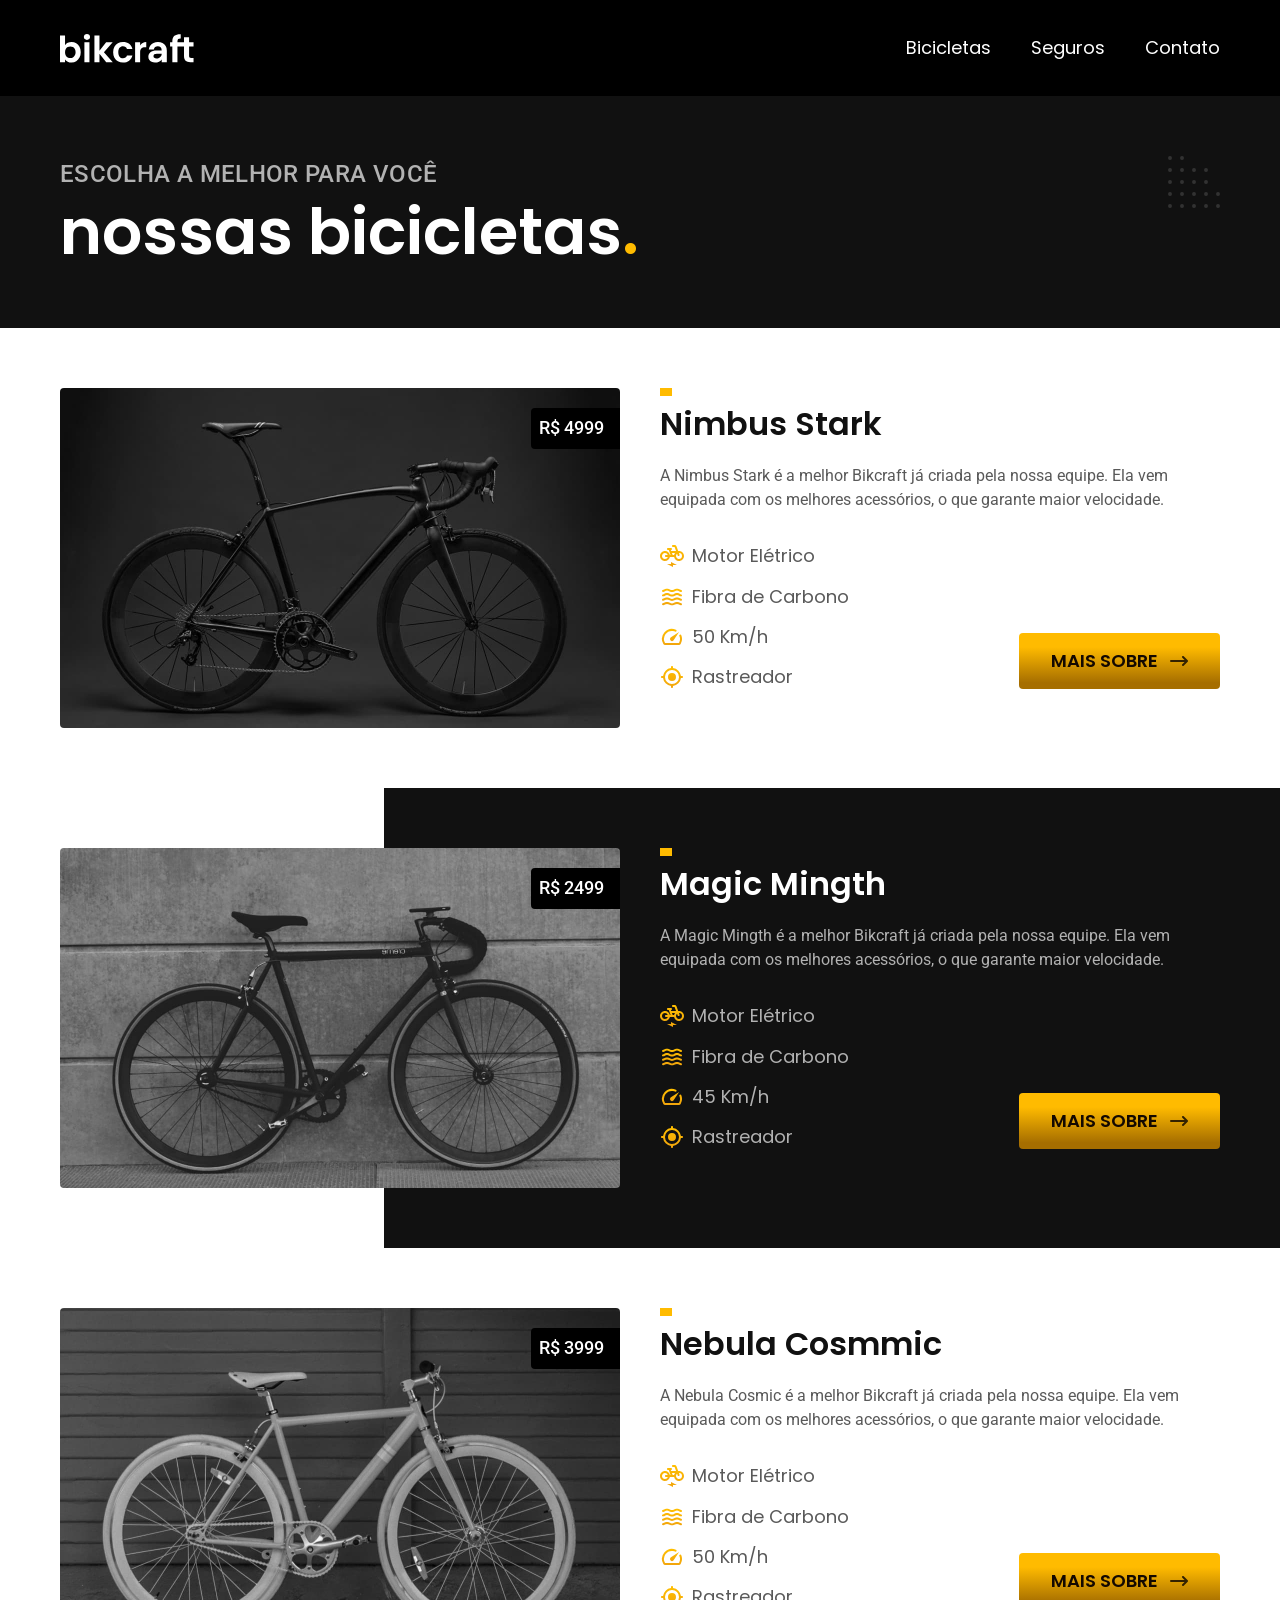
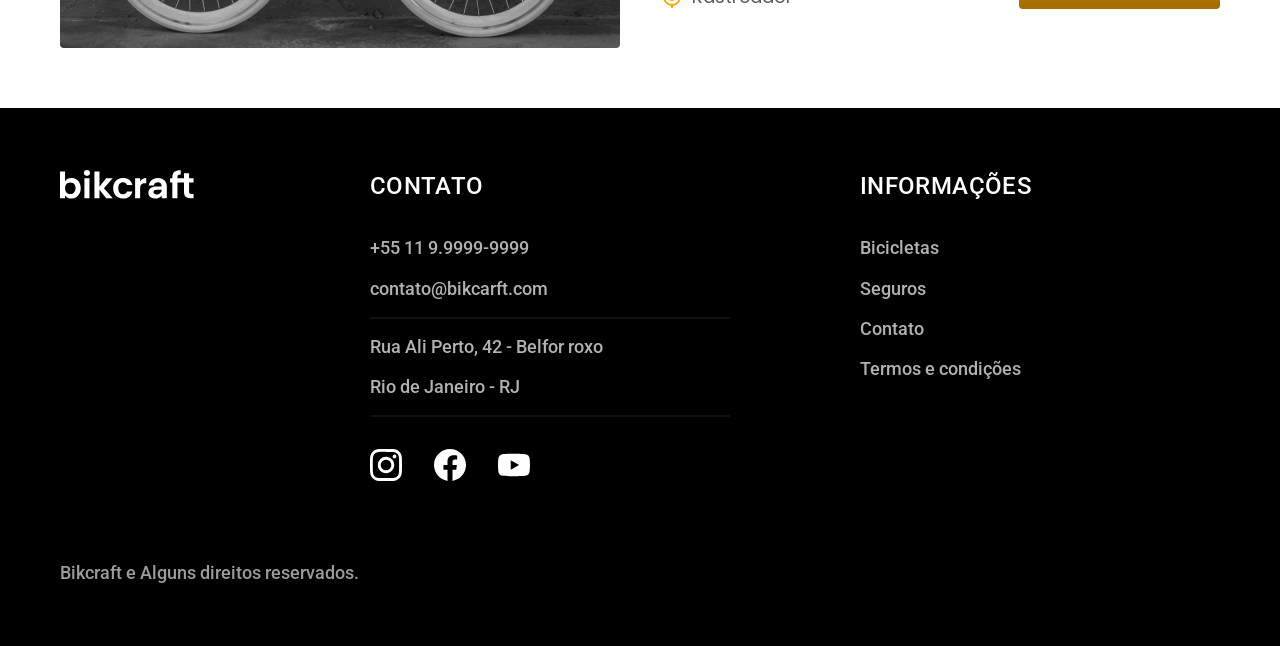
==== bicicletas.html @ 1c0ba7ae "conclusao" ====
<!DOCTYPE html>
<html lang="pt-br">

<head>
  <meta charset="UTF-8">
  <meta name="viewport" content="width=device-width, initial-scale=1.0">
  <title>Bicicletas | Bikecraft</title>
  <meta name="description" content="bicicletas eletricas, bicraft, de alta qualidade, com garantia, assistência técnica e entrega rápida.">
  <link rel="preload" href="./css/style.css" as="style">
  <link rel="stylesheet" href="./css/style.css">
  <link rel="preconnect" href="https://fonts.googleapis.com">
  <link rel="preconnect" href="https://fonts.gstatic.com" crossorigin>
  <link href="https://fonts.googleapis.com/css2?family=Merriweather:ital,opsz,wght@1,18..144,900&family=Poppins:wght@400;600&family=Roboto:ital,wght@0,100..900;1,100..900&display=swap" rel="stylesheet">
</head>

<body id="bicicletas">
  <header class="header-bg">
    <div class="header conteiner">
      <a href="./"><img src="./img/bikcraft.svg" alt="logo"></a>
      <nav aria-label="primaria">
        <ul class="header-menu font-1-m cor-0">
          <li><a href="./bicicletas.html">Bicicletas</a></li>
          <li><a href="./seguros.html">Seguros</a></li>
          <li><a href="./contato.html">Contato</a></li>
        </ul>
      </nav>
    </div>
  </header>
  <main>
    <div class="titulo-bg">
      <div class="titulo conteiner">
        <p class="font-2-l-b  cor-5">Escolha a melhor para você</p>
        <h1 class="font-1-xxl cor-0">nossas bicicletas<span class="cor-p1">.</span></h1>
      </div>
    </div>

    <div class="bicicletas-bg">
      <div class="bicicletas conteiner">
        <div class="bicicletas-imagem">
          <img src="./img/bicicletas/nimbus.jpg" alt="Nimbus stark bickcraft">
          <span class="font-2-m cor-0">R$ 4999</span>
        </div>
        <div class="bicicletas-conteudo">
          <h2 class="font-1-xl">Nimbus Stark</h2>
          <p class="font-2-s cor-8">A Nimbus Stark é a melhor Bikcraft já criada pela nossa equipe. Ela vem equipada com os melhores acessórios, o que garante maior velocidade.</p>
          <ul class="font-1-m cor-8">
            <li><img src="./img/icones/eletrica.svg" alt="">
              Motor Elétrico
            </li>
            <li><img src="./img/icones/carbono.svg" alt="">
              Fibra de Carbono
            </li>
            <li><img src="./img/icones/velocidade.svg" alt="">
              50 Km/h
            </li>
            <li><img src="./img/icones/rastreador.svg" alt="">
              Rastreador
            </li>
          </ul>
          <a class="botao seta" href="./bicicletas/nimbus.html">Mais Sobre</a>
        </div>
      </div>
    </div>

    <!-- separandooo -->
    <div class="bicicletas-bg">
      <div class="bicicletas conteiner">
        <div class="bicicletas-imagem">
          <img src="./img/bicicletas/magic.jpg" alt="magic midgth bickcraft">
          <span class="font-2-m cor-0">R$ 2499</span>
        </div>
        <div class="bicicletas-conteudo">
          <h2 class="font-1-xl cor-0">Magic Mingth</h2>
          <p class="font-2-s cor-5">A Magic Mingth é a melhor Bikcraft já criada pela nossa equipe. Ela vem equipada com os melhores acessórios, o que garante maior velocidade.</p>
          <ul class="font-1-m cor-5">
            <li><img src="./img/icones/eletrica.svg" alt="">
              Motor Elétrico
            </li>
            <li><img src="./img/icones/carbono.svg" alt="">
              Fibra de Carbono
            </li>
            <li><img src="./img/icones/velocidade.svg" alt="">
              45 Km/h
            </li>
            <li><img src="./img/icones/rastreador.svg" alt="">
              Rastreador
            </li>
          </ul>
          <a class="botao seta" href="./bicicletas/magic.html">Mais Sobre</a>
        </div>
      </div>
    </div>

    <!-- separando -->

    <div class="bicicletas-bg">
      <div class="bicicletas conteiner">
        <div class="bicicletas-imagem">
          <img src="./img/bicicletas/nebula.jpg" alt="Nebula bickcraft">
          <span class="font-2-m cor-0">R$ 3999</span>
        </div>
        <div class="bicicletas-conteudo">
          <h2 class="font-1-xl">Nebula Cosmmic</h2>
          <p class="font-2-s cor-8">A Nebula Cosmic é a melhor Bikcraft já criada pela nossa equipe. Ela vem equipada com os melhores acessórios, o que garante maior velocidade.</p>
          <ul class="font-1-m cor-8">
            <li><img src="./img/icones/eletrica.svg" alt="">
              Motor Elétrico
            </li>
            <li><img src="./img/icones/carbono.svg" alt="">
              Fibra de Carbono
            </li>
            <li><img src="./img/icones/velocidade.svg" alt="">
              50 Km/h
            </li>
            <li><img src="./img/icones/rastreador.svg" alt="">
              Rastreador
            </li>
          </ul>
          <a class="botao seta" href="./bicicletas/nebula.html">Mais Sobre</a>
        </div>
      </div>
    </div>
    </div>

  </main>

  <footer class="footer-bg">
    <div class="footer conteiner">
      <img src="./img/bikcraft.svg" alt="bikcraft">
      <div class="footer-contato">
        <h3 class="font-2-l-b cor-0">contato</h3>
        <ul class="font-2-m cor-5">
          <li><a href="tel:+5511999999999">+55 11 9.9999-9999</a></li>
          <li><a href="mailto:contato@bikcarft.com">contato@bikcarft.com</a></li>
          <li>Rua Ali Perto, 42 - Belfor roxo</li>
          <li>Rio de Janeiro - RJ</li>
        </ul>
        <div class="footer-redes">
          <a href="./">
            <img src="./img/redes/instagram.svg" alt="instagram">
          </a>
          <a href="./">
            <img src="./img/redes/facebook.svg" alt="facebook">
          </a>
          <a href="./">
            <img src="./img/redes/youtube.svg" alt="youtube">
          </a>
        </div>
      </div>

      <div class="footer-informacoes">
        <h3 class="font-2-l-b cor-0">Informações</h3>
        <nav>
          <ul class="font-2-m cor-5">
            <li><a href="./bicicletas.html">Bicicletas</a></li>
            <li><a href="./seguros.html">Seguros</a></li>
            <li><a href="./contato.html">Contato</a></li>
            <li><a href="./termos.html">Termos e condições</a></li>
          </ul>
        </nav>
      </div>
      <p class="footer-copy  font-2-m cor-6">Bikcraft e Alguns direitos reservados.</p>
    </div>

  </footer>
</body>

</html>
---- css/style.css ----
/* global */
@import "./global/header.css";
@import "./global/global.css";
@import "./utilidades/cores.css";
@import "./utilidades/tipografia.css";

/* componentes */
@import "./utilidades/componentes.css";
@import "./utilidades/formulario.css";

/* bicicletas */
@import "./bicicletas/bicicletaslistas.css";
@import "./bicicletas/bicicletas.css";

/* bicicleta */
@import "./bicicleta/bicicleta.css";
@import "./bicicleta/seguro.css";

/* home */
@import "./home/introducao.css";
@import "./home/tecnologia.css";
@import "./home/parceiros.css";
@import "./home/depoimento.css";
/* seguros */
@import "./seguros/seguros.css";
@import "./seguros/vantagens.css";
@import "./seguros/perguntas.css";

/* footer */
@import "./global/footer.css";
/* termos */
@import "./termos/termos.css";
/* contato */
@import "./contato/contato.css";
@import "./contato/lojas.css";

/* orçamento */
@import "./orcamento/orcamento.css";
---- css/style.css ----
/* global */
@import "./global/header.css";
@import "./global/global.css";
@import "./utilidades/cores.css";
@import "./utilidades/tipografia.css";

/* componentes */
@import "./utilidades/componentes.css";
@import "./utilidades/formulario.css";

/* bicicletas */
@import "./bicicletas/bicicletaslistas.css";
@import "./bicicletas/bicicletas.css";

/* bicicleta */
@import "./bicicleta/bicicleta.css";
@import "./bicicleta/seguro.css";

/* home */
@import "./home/introducao.css";
@import "./home/tecnologia.css";
@import "./home/parceiros.css";
@import "./home/depoimento.css";
/* seguros */
@import "./seguros/seguros.css";
@import "./seguros/vantagens.css";
@import "./seguros/perguntas.css";

/* footer */
@import "./global/footer.css";
/* termos */
@import "./termos/termos.css";
/* contato */
@import "./contato/contato.css";
@import "./contato/lojas.css";

/* orçamento */
@import "./orcamento/orcamento.css";
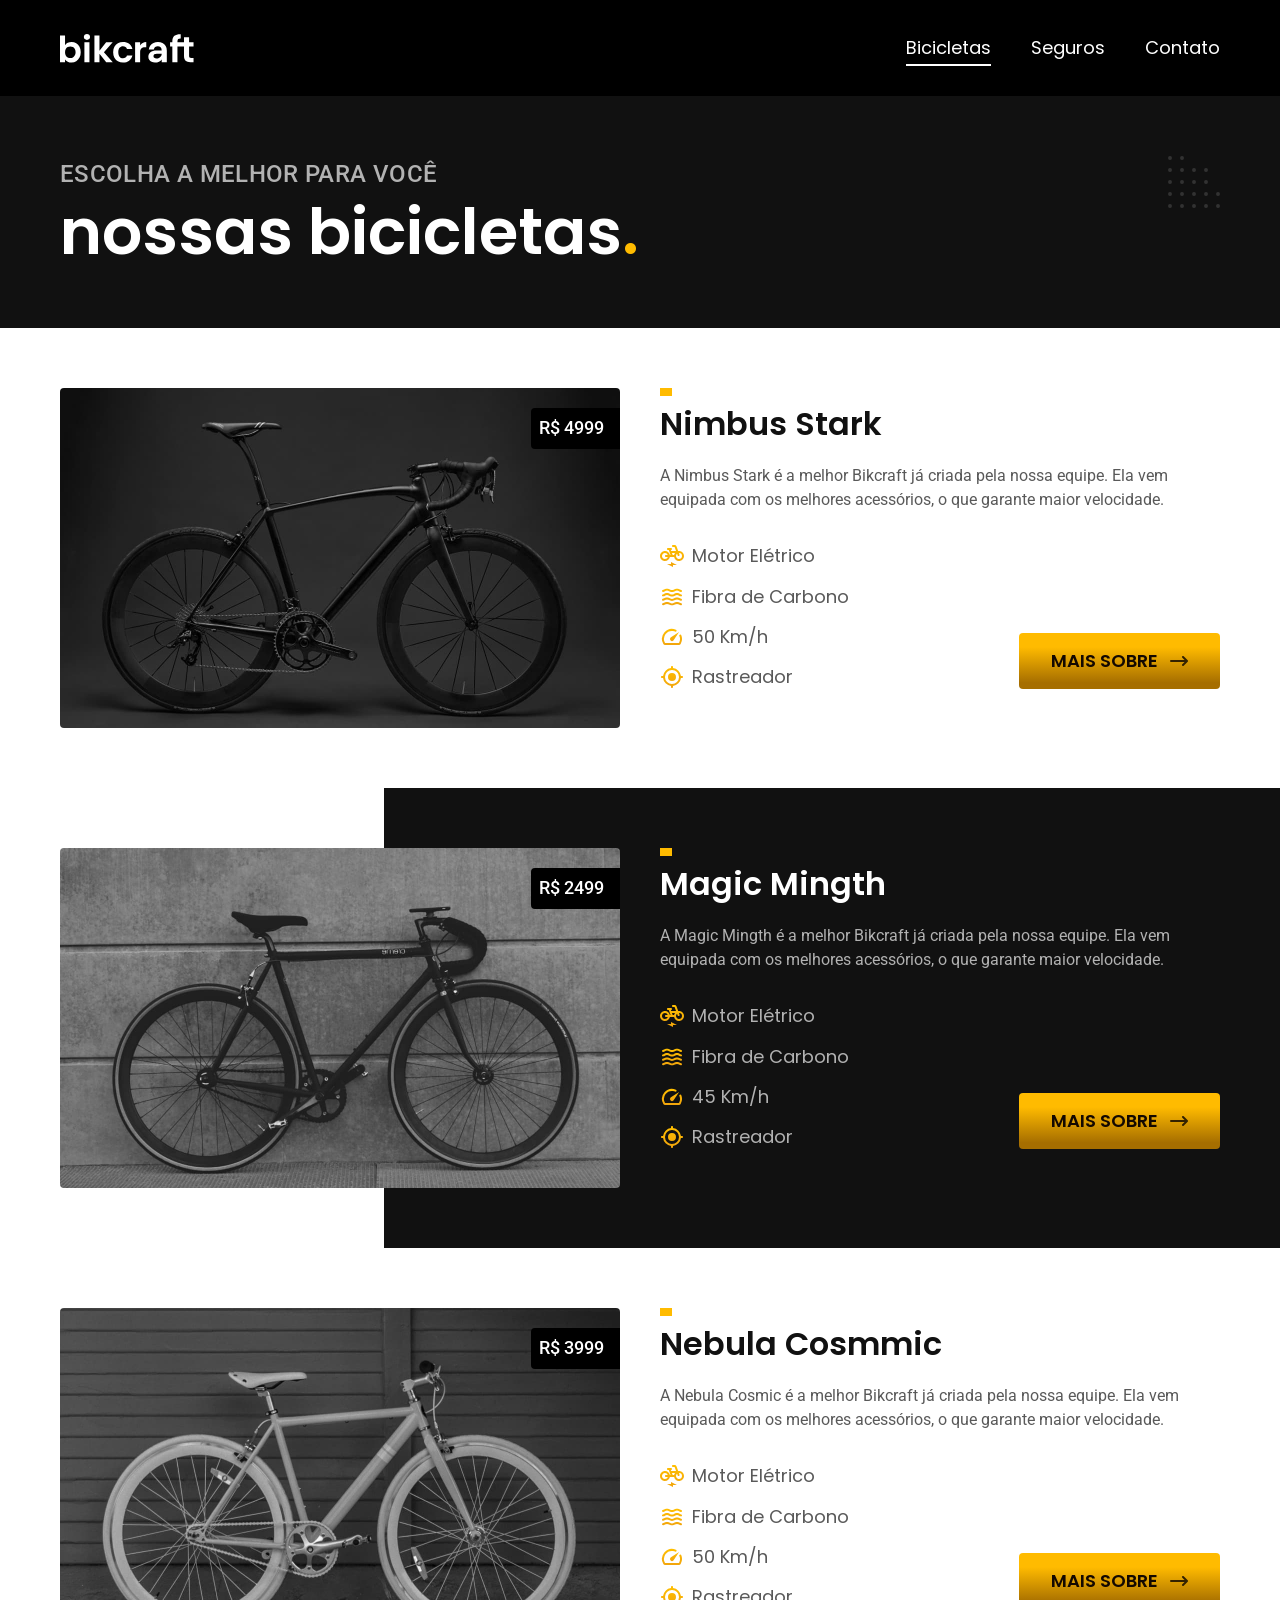
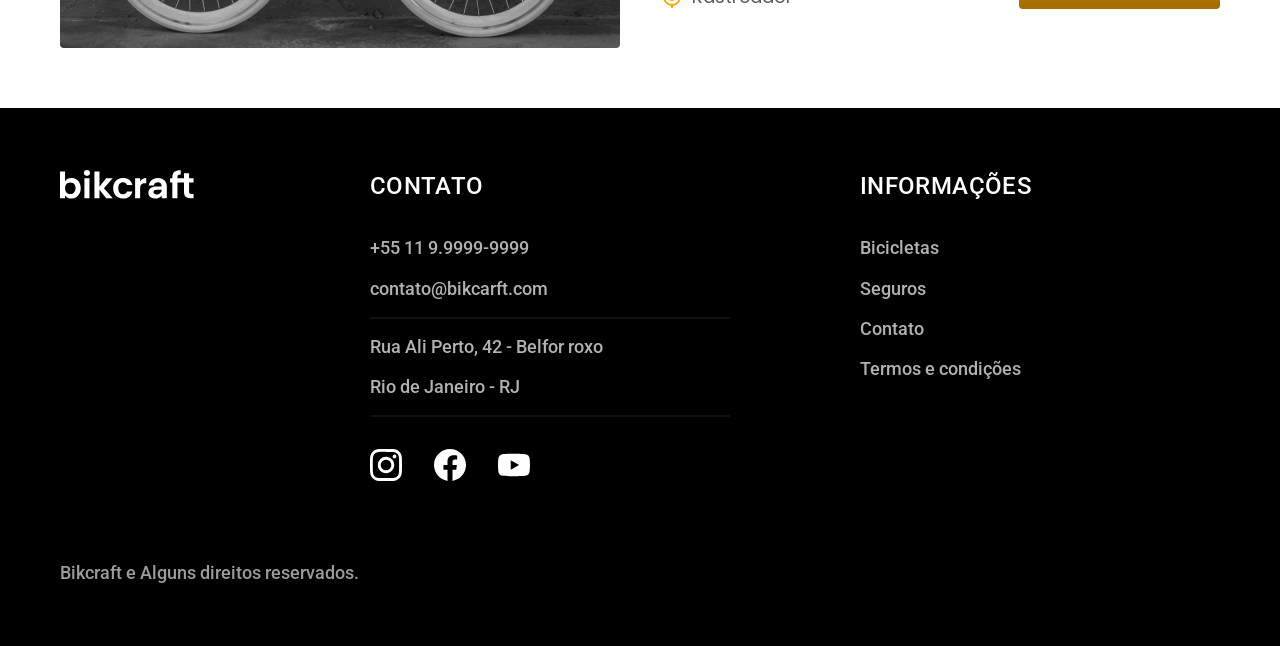
==== commit 60eea0fa: "otimizado para produção" ====
--- a/bicicletas.html
+++ b/bicicletas.html
@@ -6,11 +6,15 @@
   <meta name="viewport" content="width=device-width, initial-scale=1.0">
   <title>Bicicletas | Bikecraft</title>
   <meta name="description" content="bicicletas eletricas, bicraft, de alta qualidade, com garantia, assistência técnica e entrega rápida.">
-  <link rel="preload" href="./css/style.css" as="style">
-  <link rel="stylesheet" href="./css/style.css">
+  <link rel="icon" href="./favicon.svg" type="image/svg+xml">
+  <link rel="preload" href="./css/style.min.css" as="style">
+  <link rel="stylesheet" href="./css/style.min.css">
   <link rel="preconnect" href="https://fonts.googleapis.com">
   <link rel="preconnect" href="https://fonts.gstatic.com" crossorigin>
   <link href="https://fonts.googleapis.com/css2?family=Merriweather:ital,opsz,wght@1,18..144,900&family=Poppins:wght@400;600&family=Roboto:ital,wght@0,100..900;1,100..900&display=swap" rel="stylesheet">
+  <script>
+    document.documentElement.classList.add('js')
+  </script>
 </head>
 
 <body id="bicicletas">
@@ -163,6 +167,7 @@
     </div>
 
   </footer>
+  <script src="./js/script.js"></script>
 </body>
 
 </html>
--- a/css/style.min.css
+++ b/css/style.min.css
@@ -0,0 +1 @@
+.header-bg{background-color:var(--cor-12)}.header{display:flex;flex-wrap:wrap;gap:20px;justify-content:space-between;align-items:center;padding-top:20px;padding-bottom:20px}.header-menu{display:flex;flex-wrap:wrap;gap:40px}.header-menu a{display:inline-block;padding:16px 0;position:relative}.header-menu a:after{content:"";display:block;height:2px;width:0;background:var(--cor-0);margin-top:4px;transition:.3s;position:absolute}.header-menu a.ativo:after,.header-menu a:hover:after{width:100%}@media (max-width:800px){.header-menu{gap:20px}.header-menu a{background:var(--cor-11);padding:12px 16px;border-radius:4px}.header-menu a:hover{background-color:var(--cor-10)}.header a:after{display:none}}@media (max-width:600px){.header-menu{gap:12px}.header-menu a{padding:8px 12px;font-size:14px}}body{margin:0;font-family:Arial,sans-serif;color:var(--cor-11)}blockquote,dd,h1,h2,h3,h4,p,ul{margin:0}ul{list-style:none;padding:0}a{text-decoration:none;color:inherit}img{max-width:100%;height:auto;display:block}img[src$=".jpg"]{border-radius:4px}:root{--padding:120px}:root{--cor-0:#ffffff;--cor-1:#f7f7f7;--cor-2:#ededed;--cor-3:#dedede;--cor-4:#cccccc;--cor-5:#b2b2b2;--cor-6:#9c9c9c;--cor-7:#717171;--cor-8:#595959;--cor-9:#404040;--cor-10:#2e2e2e;--cor-11:#111111;--cor-12:#000000;--cor-p1:#ffbb00;--cor-p2:#e4a30b;--cor-p3:#a66f00;--cor-p4:#664400;--cor-p5:#332200}.cor-0{color:var(--cor-0)}.cor-1{color:var(--cor-1)}.cor-2{color:var(--cor-2)}.cor-3{color:var(--cor-3)}.cor-4{color:var(--cor-4)}.cor-5{color:var(--cor-5)}.cor-6{color:var(--cor-6)}.cor-7{color:var(--cor-7)}.cor-8{color:var(--cor-8)}.cor-9{color:var(--cor-9)}.cor-10{color:var(--cor-10)}.cor-11{color:var(--cor-11)}.cor-12{color:var(--cor-12)}.cor-p1{color:var(--cor-p1)}.cor-p2{color:var(--cor-p2)}.cor-p3{color:var(--cor-p3)}.cor-p4{color:var(--cor-p4)}.cor-p5{color:var(--cor-p5)}.font-1-xs{font:400 0.75rem/1.35 Poppins,sans-serif}.font-2-xs{font:400 0.875rem/1.43 Roboto,sans-serif}.font-1-s{font:400 1rem/1.5 Poppins,sans-serif}.font-2-s{font:400 1rem/1.5 Roboto,sans-serif}.font-1-m,.font-1-m-b{font:400 1.125rem/1.35 Poppins,sans-serif}.font-1-m-b{font-weight:600}.font-2-m{font:500 1.125rem/1.35 Roboto,sans-serif}.font-1-l{font:400 1.5rem/1.5 Poppins,sans-serif}.font-2-l,.font-2-l-b{font:400 1.5rem/1.5 Roboto,sans-serif}.font-2-l-b{font-weight:500;letter-spacing:.015em;text-transform:uppercase}.font-1-xl{font:600 2rem/1.25 Poppins,sans-serif}.font-2-xl{font:500 2rem/1.25 Roboto,sans-serif}.font-1-xxl{font:600 4rem/1.125 Poppins,sans-serif}@media (max-width:1200px){.font-1-xxl{font-size:3rem}.font-2-l,.font-2-l-b{font-size:1.125rem}}@media (max-width:800px){.font-1-xxl{font-size:2rem}.font-1-xl,.font-2-xl{font-size:1.5rem}}@media (max-width:1200px){.font-1-xxl{font-size:3rem}.font-2-l,.font-2-l-b{font-size:1.125rem}}@media (max-width:800px){.font-1-xxl{font-size:2rem}.font-1-xl,.font-2-xl{font-size:1.5rem}}.conteiner{max-width:1200px;padding-left:20px;padding-right:20px;box-sizing:border-box;margin-left:auto;margin-right:auto}.botao{padding:16px 32px;display:inline-block;background:linear-gradient(#fb0 25%,#a66e00 89%);border-radius:4px;text-transform:uppercase;letter-spacing:1;color:#140900;box-shadow:0 1px 2px rgba(0,0,0,0,1);font:600 1.125rem/1.35 Poppins,sans-serif;max-width:max-content;border:none;cursor:pointer}.botao:hover{background:linear-gradient(#e5a40b 25%,#a66e00 89%)}@media (max-width:600px){.botao{padding:12px 16px;font-size:1rem}}.link{display:inline-block;color:var(--cor-p1);font:500 1.5rem/1.5 Poppins,sans-serif;text-transform:uppercase}.link:after{content:"";display:block;width:100%;height:4px;background:currentColor}.link:hover{color:var(--cor-0)}.botao.secundario{background:var(--cor-10);color:var(--cor-2)}.botao.secundario:hover{background:var(--cor-9)}.botao.seta{display:flex;align-items:center}.botao.seta::after{content:"";display:inline-block;width:18px;height:10px;margin-left:12px;background:url(../img/icones/seta.svg);transition:transform .2s}.botao.seta:hover::after{transform:translateX(4px)}.titulo-bg{background:var(--cor-11);padding-bottom:60px;padding-top:60px}.titulo{background:url(../img/dec/top-right.svg) no-repeat top right 20px}.titulo p{margin-bottom:4px}@media (max-width:800px){.titulo-bg{padding-bottom:40px;padding-top:40px}.titulo p{font-size:1rem;text-transform:lowercase;font-weight:400}}.form{display:grid;grid-template-columns:1fr 1fr;gap:20px}.form .col-2{grid-column:span 2}.form label{display:block;font:400 1rem/1.5 Poppins,sans-serif;margin-bottom:4px}.form input[type=email],.form input[type=text],.form textarea{font:400 1rem/1.5 Roboto,sans-serif;background:var(--cor-1);border:1px solid var(--cor-2);padding:12px;border-radius:4px;width:100%;box-sizing:border-box}.form input[type=email]:focus,.form input[type=text]:focus,.form textarea:focus{outline:0;border-color:var(--cor-p1);background:var(--cor-0);box-shadow:0 0 0 2px #fea}@media (max-width:600px){.form{grid-template-columns:1fr}.form .col-2{grid-column:1}}.bicicletas-lista{padding-top:60px;padding-bottom:120px}.bicicletas-lista ul{display:flex;gap:40px;padding:0 20px 20px 20px;max-width:1400px;margin-left:auto;margin-right:auto;overflow-x:auto}#bicicleta .bicicletas-lista ul{padding:0 0 20px 0}.bicicletas-lista li{flex:1;min-width:280px}.bicicletas-lista h2{margin-bottom:40px}.bicicletas-lista a{display:block}.bicicletas-lista img{margin-bottom:16px}.bicicletas-lista h3{margin-bottom:8px;display:flex;align-items:center}.bicicletas-lista h3::before{content:"";display:inline-block;margin-right:8px;height:8px;width:12px;background:var(--cor-p1);transition:width .2s}.bicicletas-lista a:hover h3::before{width:24px}.bicicletas-lista li span{padding-left:20px}.bicicletas-lista img{margin-bottom:16px}@media (max-width:800px){.bicicletas-lista{padding-bottom:60px}.bicicletas-lista ul{gap:20px}}.bicicletas-bg:nth-child(3){background:linear-gradient(to right,var(--cor-0) 30%,var(--cor-11) 30%)}.bicicletas{display:grid;grid-template-columns:1fr 1fr;gap:40px;padding-bottom:60px;padding-top:60px;background:url(../img/dec/top-right.svg) no-repeat top 40px right20px}.bicicletas-imagem{display:grid}.bicicletas-imagem img{grid-area:1/1}.bicicletas-imagem span{grid-area:1/1;place-self:start end;margin-top:20px;border-radius:4px 0 0 4px;display:inline-block;background:var(--cor-12);padding:8px 16px 8px 8px}.bicicletas-conteudo{display:grid;grid-template-columns:1fr auto;align-content:start}.bicicletas-conteudo h2,.bicicletas-conteudo p{grid-column:1/-1}.bicicletas-conteudo h2{margin-bottom:20px}.bicicletas-conteudo h2::before{content:"";display:block;width:12px;height:8px;background:var(--cor-p1);margin-bottom:8px}.bicicletas-conteudo p{margin-bottom:32px}.bicicletas-conteudo a{place-self:end}.bicicletas-conteudo li{display:flex;align-items:center}.bicicletas-conteudo ul img{width:24px;margin-right:8px}.bicicletas-conteudo ul{display:grid;gap:16px}@media (max-width:800px){.bicicletas{grid-template-columns:1fr;gap:20px;padding-top:40px;padding-bottom:40px}.bicicletas-bg:nth-child(3){background:var(--cor-11)}}@media (max-width:600px){.bicicletas-conteudo{grid-template-columns:1fr;gap:20px;padding-top:40px;padding-bottom:40px}.bicicletas ul{grid-template-columns:repeat(2,1fr);margin-bottom:32px;font-size:1rem}.bicicletas a{place-self:start}}.bicicleta{display:grid;grid-template-columns:1fr 1fr;align-items:start;gap:40px;padding-bottom:60px;padding-top:60px}.bicicleta-imagens{display:flex;flex-wrap:wrap;gap:20px}.bicicleta-imagens img{flex:1;min-width:200px}.bicicleta-imagens img:first-child{min-width:100%}.bicicleta-conteudo>p{margin-bottom:32px}.bicicleta-comprar{display:grid;grid-template-columns:max-content auto;align-items:center;justify-items:start;gap:8px 12px;margin-bottom:40px}.bicicleta-comprar a{grid-row:span 2}.bicicleta-comprar span{display:flex;align-items:center;background:var(--cor-12);padding:4px 8px;border-radius:4px;gap:8px}.bicicleta-conteudo h2{text-transform:uppercase;letter-spacing:.15rem;margin-bottom:12px}.bicicleta-ficha,.bicicleta-informacoes{padding:32px;background:var(--cor-12);border-radius:4px}.bicicleta-informacoes{margin-bottom:40px;display:grid;grid-template-columns:1fr 1fr;gap:32px}.bicicleta-informacoes img{width:24px;margin-bottom:8px}.bicicleta-informacoes h3{margin-bottom:8px}.bicicleta-ficha li{padding:4px 0;display:flex;justify-content:space-between;border-bottom:1px solid var(--cor-11)}.bicicleta-ficha li:last-child{border-bottom:none}.bicicleta-ficha span{color:var(--cor-6)}#bicicleta .titulo p{text-transform:uppercase}@media (max-width:800px){.bicicleta{grid-template-columns:1rf;padding-top:40px;padding-bottom:40px}.bicicleta-imagens{grid-row:2}}@media (max-width:400px){.bicicleta-informacoes{grid-template-columns:1fr}.bicicleta-comprar{grid-template-columns:1fr}}.seguro-bg-bc{background-color:var(--cor-11);box-shadow:inset 0 120px var(--cor-0),inset 0 -120px var(--cor-12)}.seguro{display:grid;grid-template-columns:1fr 1fr;gap:40px}.seguro-img-bc img{width:100%;height:100%;object-fit:cover}.seguro-conteudo-bc{padding-top:180px;padding-bottom:180px}.seguro h2{margin-bottom:32px}.seguro p{margin-bottom:20px}@media (max-width:800px){.seguro{grid-template-columns:1fr}.seguro-conteudo-bc{grid-row:1;padding-top:40px;padding-bottom:0}.seguro-bg-bc{box-shadow:inset 0 -60px var(--cor-12)}}.introducao-bg{background:var(--cor-12) url(../img/dec/bottom-left.svg) no-repeat bottom 160px left 20px;color:var(--cor-0);box-shadow:inset 0 -120px var(--cor-0)}.introducao{display:grid;grid-template-columns:1fr 1fr;gap:0 40px}.introducao-conteudo{align-self:flex-end;padding-bottom:200px}.introducao h1{font-size:64px;line-height:1.125;margin-bottom:32px;font-family:Poppins;font-weight:600}.introducao p{font-size:24px;line-height:1.5;margin-bottom:20px;color:var(--cor-05);font-family:Roboto;font-weight:400}.introducao img{width:100%;object-fit:cover;height:100%;border-radius:4px}@media (max-width:800px){.introducao-bg{background:var(--cor-11);padding-top:40px;box-shadow:inset 0 -60px var(--cor-0)}.introducao h1{margin-bottom:16px}.introducao{grid-template-columns:1fr;gap:32px}.introducao-conteudo{padding-bottom:0}.introducao img{height:300px;width:100%}}.tecnologia-bg{background:var(--cor-11);box-shadow:inset 0 80px var(--cor-0),inset 0 -80px var(--cor-0)}.tecnologia{display:grid;grid-template-columns:1fr 1fr;gap:40px}.tecnologia-imagem img{width:100%;height:100%;object-fit:cover;object-position:left}.tecnologia-conteudo{padding-bottom:160px;padding-top:160px}.tecnologia-conteudo>span{display:block;margin-bottom:20px}.tecnologia-conteudo h2{margin-bottom:32px}.tecnologia-conteudo>p{margin-bottom:32px}.tecnologia a{margin-bottom:80px}.tecnologia-vantagens{display:flex;gap:40px}.tecnologia-vantagens img{margin-bottom:8px;width:24px}.tecnologia-vantagens h3{margin-bottom:8px;width:max-content}@media (max-width:800px){.tecnologia{grid-template-columns:1fr}.tecnologia-bg{box-shadow:initial}.tecnologia-conteudo{padding-top:60px;padding-bottom:60px}.tecnologia-imagem{display:none}.tecnologia a{margin-bottom:60px}}@media (max-width:600px){.tecnologia-vantagens{flex-direction:column}}.parceiros{padding-top:60px;padding-bottom:120px}.parceiros h2{margin-bottom:60px;margin-left:20px}.parceiros ul{padding:0 20px;display:grid;grid-template-columns:repeat(4,1fr);max-width:1400px;margin:0 auto}.parceiros li{display:flex;padding:32px;border-left:2px solid var(--cor-2)}.parceiros img{margin:auto}.parceiros li:first-child,.parceiros li:nth-child(5){border-left:none}.parceiros li:nth-child(n+5){border-top:2px solid var(--cor-2)}@media (max-width:800px){.parceiros{padding-bottom:60px}.parceiros h2{margin-bottom:20px}.parceiros ul{grid-template-columns:repeat(2,1fr)}.parceiros li:nth-child(odd){border-left:none}.parceiros li:nth-child(n+3){border-top:2px solid var(--cor-2)}.parceiros li{padding:20px}}.depoimento{display:grid;grid-template-columns:1fr 1fr;background:var(--cor-p1);overflow:hidden}.depoimento img{width:100%;height:100%;object-fit:cover;border-radius:0}.depoimento-conteudo{background:url(../img/dec/bottom-right-p.svg) no-repeat bottom 40px right 40px;padding:40px 40px 80px 80px;align-self:end}.depoimento-conteudo p{font-family:Merriweather,serif;font-style:italic;font-weight:900;margin-bottom:32px;max-width:32ch;position:relative}.depoimento p::after,.depoimento p::before{font-size:5rem;color:var(--cor-p2);position:absolute}.depoimento p::before{content:"“";left:-50px;top:-20px}.depoimento p::after{content:"”"}@media (max-width:800px){.depoimento{grid-template-columns:1fr;text-align:center}.depoimento-conteudo{padding:40px 20px;justify-self:center}.depoimento img{max-height:200px}}@media (min-width:1200px){.depoimento img{max-height:520px}}.seguros-bg{background-color:var(--cor-11)}.seguros h2{grid-column:1/-1}.seguros{padding-bottom:60px;padding-top:60px;display:grid;grid-template-columns:1fr 1fr;gap:40px;align-items:center}#seguros .seguros{padding-top:0}.seguros-item{background:var(--cor-12);padding:32px 32px 32px 60px;display:grid;border-radius:4px;grid-template-columns:1fr auto}.seguros-item h3{margin-bottom:40px}.seguros-item span{grid-template-columns:2;display:block;text-align:right}.seguros-item ul{grid-column:1/-1;margin-bottom:32px}.seguros-item a{grid-column:1/-1}.seguros-item li+li{margin-top:40px}.seguros-item li{display:flex;align-items:center;position:relative}.seguros-item li::before{content:"";display:inline-block;width:13px;height:9px;background-image:url(../img/icones/lista.svg);position:absolute;left:-21px}@media (max-width:800px){.seguros{grid-template-columns:1fr}}.vantagens{padding-bottom:var(--padding);padding-top:var(--padding)}.vantagens h2{margin-bottom:60px}.vantagens ul{display:grid;grid-template-columns:repeat(auto-fit,minmax(280px,max-content));gap:40px 80px}.vantagens h3,.vantagens img{margin-bottom:8px}.vantagens img{width:32px}.vantagens-bg{background-color:var(--cor-12);--padding:120px}@media (max-width:800px){.vantagens-bg{--padding:60px}.vantagens h2{margin-bottom:40px}.vantagens ul{gap:20px}}.perguntas{padding-bottom:var(--padding);padding-top:var(--padding)}.perguntas h2{margin-bottom:60px}.perguntas dl>div{padding:20px;border-radius:4px}.perguntas dl>div:nth-child(odd){background:var(--cor-1)}.perguntas button::before{content:"";display:inline-block;width:12px;height:8px;background:var(--cor-p1)}.perguntas button::after{content:"";display:inline-block;width:14px;height:6px;background:url(../img/icones/seta-abrir.svg);transition:.3s}.perguntas button:hover::after,.perguntas button[aria-expanded=true]::after{transform:rotate(180deg)}.perguntas button{display:grid;grid-template-columns:auto 1fr auto;align-items:center;gap:8px;cursor:pointer;border:none;background:0 0;width:100%;text-align:left}.js .perguntas dd{display:none}.js .perguntas dd.ativa{display:block;padding-left:20px;padding-top:16px;max-width:80ch}@media (max-width:800px){.perguntas{--padding:60px}.perguntas h2{margin-bottom:40px}}.footer-bg{background:var(--cor-12)}.footer{display:grid;grid-template-columns:3fr 5fr 4fr;gap:40px;padding-top:60px;padding-bottom:60px}.footer h3{margin-bottom:32px}.footer-contato ul{margin-bottom:32px}.footer-contato li:nth-child(2n):after{content:"";display:block;max-width:360px;height:2px;background:var(--cor-11);margin-top:16px}.footer-informacoes{grid-area:3,-1}.footer li{margin-bottom:16px}.footer-redes{display:flex;gap:32px}.footer-copy{grid-column:1/-1;margin-top:40px}.footer a:hover{color:var(--cor-0)}@media (max-width:800px){.footer>img{display:none}.footer{grid-template-columns:1fr 1fr}}@media (max-width:600px){.footer{grid-template-columns:1fr;gap:60px}.footer-copy{margin-top:0}}.termos{padding-bottom:80px;padding-top:80px}.termos h2{font-weight:600}.termos p+h2{margin-top:40px}.termos p{margin-bottom:24px;max-width:75ch}#contato{background:linear-gradient(var(--cor-11) 600px,var(--cor-1) 0)}.contato{display:grid;grid-template-columns:5fr 7fr}.contato-dados,.contato-formulario{padding:60px;box-shadow:0 1px 2px rgba(0,0,0,.1)}.contato-dados{border-radius:5px 0 0 5px;background:var(--cor-12) url(../img/dec/bottom-left.svg) no-repeat bottom 20px left 20px}.contato-formulario{border-radius:0 5px 5px 0;background:var(--cor-0) url(../img/dec/bottom-right.svg) no-repeat bottom right 20px}.contato-dados h2{margin-bottom:60px}.contato-endereco{margin-bottom:32px;padding-left:28px;background:url(../img/icones/local.svg) no-repeat 0 2px}.contato-endereco p{margin-bottom:8px}.contato-meios a{display:block;max-width:max-content;margin-bottom:8px;padding-left:28px}.contato-meios a:hover{color:var(--cor-0)}.contato-meios a:first-child{background:url(../img/icones/email.svg) no-repeat 0 2px}.contato-meios a:nth-child(2){margin-bottom:32px}.contato-meios a:last-child{background:url(../img/icones/telefone.svg) no-repeat 0 2px;margin-bottom:60px}.contato-redes{display:flex;gap:32px;padding-left:28px}@media (max-width:800px){.contato{grid-template-columns:1fr}.contato-dados,.contato-formulario{padding:20px}.contato-dados{border-radius:5px 5px 0 0;background:var(--cor-12)}.contato-formulario{border-radius:0 0 5px 5px}.contato-dados h2,.contato-meios a:last-child{margin-bottom:32px}.contato-redes{margin-bottom:12px}}.lojas{display:grid;grid-template-columns:1fr 1fr;gap:0 40px;padding-bottom:120px;padding-top:120px}.lojas h2{grid-column:1/-1;margin-bottom:60px}.lojas img{border-radius:4px 4px 0 0}.lojas-item{border-radius:4px;background:var(--cor-0);box-shadow:0 1px 2px rgba(0,0,0,.1)}.lojas-conteudo{display:grid;grid-template-columns:1fr 1fr;gap:32px 16px;padding:32px}.lojas-conteudo h3,.lojas-tempo{grid-column:1/-1}.lojas-dados{display:grid;gap:8px;border-left:2px solid var(--cor-2);padding-left:12px}.lojas-tempo{display:flex;align-items:center;gap:8px}@media (max-width:800px){.lojas{gap:20px;padding-bottom:60px;padding-top:60px}.lojas h2{margin-bottom:32px}.lojas-conteudo{grid-template-columns:1fr}}@media (max-width:600px){.lojas{grid-template-columns:1fr}}#orcamento{background:linear-gradient(var(--cor-11) 600px,var(--cor-1) 0)}.orcamento{display:grid;grid-template-columns:5fr 7fr;padding-bottom:120px}.orcamento h2{text-transform:uppercase;position:relative;display:flex;align-items:center}.orcamento h2::before{content:"";display:inline-block;width:4px;height:8px;background-color:var(--cor-p1);position:absolute;left:-12px}.orcamento-dados,.orcamento-produto{padding:60px;box-shadow:0 1px 2px rgba(0,0,0,.1)}.orcamento-produto{border-radius:5px 0 0 5px;background:var(--cor-12) url(../img/dec/bottom-left.svg) no-repeat bottom 20px left 20px;display:grid;grid-template-columns:1fr 1fr;gap:20px;align-content:start}.orcamento-produto>*{grid-column:1/-1}.orcamento-produto>label{grid-column:initial}.orcamento-produto label{font:400 1rem/1.5 Poppins,sans-serif;color:var(--cor-4);background-color:var(--cor-10);padding:12px 16px;border-radius:4px;cursor:pointer;display:grid;grid-template-columns:auto 1fr auto;align-items:center;border:1px solid var(--cor-10)}.orcamento-produto input:checked+label{background:var(--cor-0);color:var(--cor-11)}.orcamento-produto label::before{content:"";display:inline-block;box-sizing:border-box;width:12px;height:12px;border:1px solid var(--cor-6);border-radius:50%;margin-right:8px}.orcamento-produto input:checked+label::before{border-color:var(--cor-7);box-shadow:inset 0 0 0 3px var(--cor-0),inset 0 0 0 6px var(--cor-7)}.orcamento-produto label:hover{background-color:var(--cor-9);border-color:var(--cor-9)}.orcamento-produto input:focus+label{box-shadow:0 0 0 2px var(--cor-p1);border-color:var(--cor-12)}.orcamento-produto label span{display:none}.orcamento-produto input:checked+label span{display:inline-block}.orcamento-produto input{opacity:0;position:absolute;pointer-events:none}.orcamento-dados{border-radius:0 5px 5px 0;background:var(--cor-0) url(../img/dec/bottom-right.svg) no-repeat bottom 20px left 20px}.orcamento-conteudo{display:none}.orcamento-conteudo h2,.orcamento-dados h2:nth-of-type(n+2){margin-top:20px}#bikcraft:checked~#orcamento-bikcraft,#seguro:checked~#orcamento-seguro{display:grid;gap:20px}.orcamento-detalhes{background:var(--cor-0);padding:20px;display:none;grid-template-columns:1fr 1fr;border-radius:4px;align-items:center}.orcamento-produto input:checked+label+.orcamento-detalhes{display:grid}.orcamento-detalhes li{display:flex;align-items:center;margin-bottom:8px}.orcamento-detalhes li img{width:16px;margin-right:8px}@media (max-width:1200px){.orcamento-dados,.orcamento-produto{padding:32px}}@media (max-width:800px){.orcamento{grid-template-columns:1fr}.orcamento-produto{border-radius:5px 5px 0 0;background:var(--cor-12)}.orcamento-dados{border-radius:0 0 5px 5px}}@media (max-width:400px){.orcamento-produto{grid-template-columns:1fr}}.js .fadeInDown{transform:translate3d(0,-20px,0)}.js .fadeInUp{transform:translate3d(0,20px,0)}.js .fadeInRight{transform:translate3d(20px,0,0)}.js .fadeInLeft{transform:translate3d(-20px,0,0)}.js [data-anime]{opacity:0}.js .anime{opacity:1;transform:none;transition:transform .8s,opacity .8s}
--- a/css/style.min.css
+++ b/css/style.min.css
@@ -0,0 +1 @@
+.header-bg{background-color:var(--cor-12)}.header{display:flex;flex-wrap:wrap;gap:20px;justify-content:space-between;align-items:center;padding-top:20px;padding-bottom:20px}.header-menu{display:flex;flex-wrap:wrap;gap:40px}.header-menu a{display:inline-block;padding:16px 0;position:relative}.header-menu a:after{content:"";display:block;height:2px;width:0;background:var(--cor-0);margin-top:4px;transition:.3s;position:absolute}.header-menu a.ativo:after,.header-menu a:hover:after{width:100%}@media (max-width:800px){.header-menu{gap:20px}.header-menu a{background:var(--cor-11);padding:12px 16px;border-radius:4px}.header-menu a:hover{background-color:var(--cor-10)}.header a:after{display:none}}@media (max-width:600px){.header-menu{gap:12px}.header-menu a{padding:8px 12px;font-size:14px}}body{margin:0;font-family:Arial,sans-serif;color:var(--cor-11)}blockquote,dd,h1,h2,h3,h4,p,ul{margin:0}ul{list-style:none;padding:0}a{text-decoration:none;color:inherit}img{max-width:100%;height:auto;display:block}img[src$=".jpg"]{border-radius:4px}:root{--padding:120px}:root{--cor-0:#ffffff;--cor-1:#f7f7f7;--cor-2:#ededed;--cor-3:#dedede;--cor-4:#cccccc;--cor-5:#b2b2b2;--cor-6:#9c9c9c;--cor-7:#717171;--cor-8:#595959;--cor-9:#404040;--cor-10:#2e2e2e;--cor-11:#111111;--cor-12:#000000;--cor-p1:#ffbb00;--cor-p2:#e4a30b;--cor-p3:#a66f00;--cor-p4:#664400;--cor-p5:#332200}.cor-0{color:var(--cor-0)}.cor-1{color:var(--cor-1)}.cor-2{color:var(--cor-2)}.cor-3{color:var(--cor-3)}.cor-4{color:var(--cor-4)}.cor-5{color:var(--cor-5)}.cor-6{color:var(--cor-6)}.cor-7{color:var(--cor-7)}.cor-8{color:var(--cor-8)}.cor-9{color:var(--cor-9)}.cor-10{color:var(--cor-10)}.cor-11{color:var(--cor-11)}.cor-12{color:var(--cor-12)}.cor-p1{color:var(--cor-p1)}.cor-p2{color:var(--cor-p2)}.cor-p3{color:var(--cor-p3)}.cor-p4{color:var(--cor-p4)}.cor-p5{color:var(--cor-p5)}.font-1-xs{font:400 0.75rem/1.35 Poppins,sans-serif}.font-2-xs{font:400 0.875rem/1.43 Roboto,sans-serif}.font-1-s{font:400 1rem/1.5 Poppins,sans-serif}.font-2-s{font:400 1rem/1.5 Roboto,sans-serif}.font-1-m,.font-1-m-b{font:400 1.125rem/1.35 Poppins,sans-serif}.font-1-m-b{font-weight:600}.font-2-m{font:500 1.125rem/1.35 Roboto,sans-serif}.font-1-l{font:400 1.5rem/1.5 Poppins,sans-serif}.font-2-l,.font-2-l-b{font:400 1.5rem/1.5 Roboto,sans-serif}.font-2-l-b{font-weight:500;letter-spacing:.015em;text-transform:uppercase}.font-1-xl{font:600 2rem/1.25 Poppins,sans-serif}.font-2-xl{font:500 2rem/1.25 Roboto,sans-serif}.font-1-xxl{font:600 4rem/1.125 Poppins,sans-serif}@media (max-width:1200px){.font-1-xxl{font-size:3rem}.font-2-l,.font-2-l-b{font-size:1.125rem}}@media (max-width:800px){.font-1-xxl{font-size:2rem}.font-1-xl,.font-2-xl{font-size:1.5rem}}@media (max-width:1200px){.font-1-xxl{font-size:3rem}.font-2-l,.font-2-l-b{font-size:1.125rem}}@media (max-width:800px){.font-1-xxl{font-size:2rem}.font-1-xl,.font-2-xl{font-size:1.5rem}}.conteiner{max-width:1200px;padding-left:20px;padding-right:20px;box-sizing:border-box;margin-left:auto;margin-right:auto}.botao{padding:16px 32px;display:inline-block;background:linear-gradient(#fb0 25%,#a66e00 89%);border-radius:4px;text-transform:uppercase;letter-spacing:1;color:#140900;box-shadow:0 1px 2px rgba(0,0,0,0,1);font:600 1.125rem/1.35 Poppins,sans-serif;max-width:max-content;border:none;cursor:pointer}.botao:hover{background:linear-gradient(#e5a40b 25%,#a66e00 89%)}@media (max-width:600px){.botao{padding:12px 16px;font-size:1rem}}.link{display:inline-block;color:var(--cor-p1);font:500 1.5rem/1.5 Poppins,sans-serif;text-transform:uppercase}.link:after{content:"";display:block;width:100%;height:4px;background:currentColor}.link:hover{color:var(--cor-0)}.botao.secundario{background:var(--cor-10);color:var(--cor-2)}.botao.secundario:hover{background:var(--cor-9)}.botao.seta{display:flex;align-items:center}.botao.seta::after{content:"";display:inline-block;width:18px;height:10px;margin-left:12px;background:url(../img/icones/seta.svg);transition:transform .2s}.botao.seta:hover::after{transform:translateX(4px)}.titulo-bg{background:var(--cor-11);padding-bottom:60px;padding-top:60px}.titulo{background:url(../img/dec/top-right.svg) no-repeat top right 20px}.titulo p{margin-bottom:4px}@media (max-width:800px){.titulo-bg{padding-bottom:40px;padding-top:40px}.titulo p{font-size:1rem;text-transform:lowercase;font-weight:400}}.form{display:grid;grid-template-columns:1fr 1fr;gap:20px}.form .col-2{grid-column:span 2}.form label{display:block;font:400 1rem/1.5 Poppins,sans-serif;margin-bottom:4px}.form input[type=email],.form input[type=text],.form textarea{font:400 1rem/1.5 Roboto,sans-serif;background:var(--cor-1);border:1px solid var(--cor-2);padding:12px;border-radius:4px;width:100%;box-sizing:border-box}.form input[type=email]:focus,.form input[type=text]:focus,.form textarea:focus{outline:0;border-color:var(--cor-p1);background:var(--cor-0);box-shadow:0 0 0 2px #fea}@media (max-width:600px){.form{grid-template-columns:1fr}.form .col-2{grid-column:1}}.bicicletas-lista{padding-top:60px;padding-bottom:120px}.bicicletas-lista ul{display:flex;gap:40px;padding:0 20px 20px 20px;max-width:1400px;margin-left:auto;margin-right:auto;overflow-x:auto}#bicicleta .bicicletas-lista ul{padding:0 0 20px 0}.bicicletas-lista li{flex:1;min-width:280px}.bicicletas-lista h2{margin-bottom:40px}.bicicletas-lista a{display:block}.bicicletas-lista img{margin-bottom:16px}.bicicletas-lista h3{margin-bottom:8px;display:flex;align-items:center}.bicicletas-lista h3::before{content:"";display:inline-block;margin-right:8px;height:8px;width:12px;background:var(--cor-p1);transition:width .2s}.bicicletas-lista a:hover h3::before{width:24px}.bicicletas-lista li span{padding-left:20px}.bicicletas-lista img{margin-bottom:16px}@media (max-width:800px){.bicicletas-lista{padding-bottom:60px}.bicicletas-lista ul{gap:20px}}.bicicletas-bg:nth-child(3){background:linear-gradient(to right,var(--cor-0) 30%,var(--cor-11) 30%)}.bicicletas{display:grid;grid-template-columns:1fr 1fr;gap:40px;padding-bottom:60px;padding-top:60px;background:url(../img/dec/top-right.svg) no-repeat top 40px right20px}.bicicletas-imagem{display:grid}.bicicletas-imagem img{grid-area:1/1}.bicicletas-imagem span{grid-area:1/1;place-self:start end;margin-top:20px;border-radius:4px 0 0 4px;display:inline-block;background:var(--cor-12);padding:8px 16px 8px 8px}.bicicletas-conteudo{display:grid;grid-template-columns:1fr auto;align-content:start}.bicicletas-conteudo h2,.bicicletas-conteudo p{grid-column:1/-1}.bicicletas-conteudo h2{margin-bottom:20px}.bicicletas-conteudo h2::before{content:"";display:block;width:12px;height:8px;background:var(--cor-p1);margin-bottom:8px}.bicicletas-conteudo p{margin-bottom:32px}.bicicletas-conteudo a{place-self:end}.bicicletas-conteudo li{display:flex;align-items:center}.bicicletas-conteudo ul img{width:24px;margin-right:8px}.bicicletas-conteudo ul{display:grid;gap:16px}@media (max-width:800px){.bicicletas{grid-template-columns:1fr;gap:20px;padding-top:40px;padding-bottom:40px}.bicicletas-bg:nth-child(3){background:var(--cor-11)}}@media (max-width:600px){.bicicletas-conteudo{grid-template-columns:1fr;gap:20px;padding-top:40px;padding-bottom:40px}.bicicletas ul{grid-template-columns:repeat(2,1fr);margin-bottom:32px;font-size:1rem}.bicicletas a{place-self:start}}.bicicleta{display:grid;grid-template-columns:1fr 1fr;align-items:start;gap:40px;padding-bottom:60px;padding-top:60px}.bicicleta-imagens{display:flex;flex-wrap:wrap;gap:20px}.bicicleta-imagens img{flex:1;min-width:200px}.bicicleta-imagens img:first-child{min-width:100%}.bicicleta-conteudo>p{margin-bottom:32px}.bicicleta-comprar{display:grid;grid-template-columns:max-content auto;align-items:center;justify-items:start;gap:8px 12px;margin-bottom:40px}.bicicleta-comprar a{grid-row:span 2}.bicicleta-comprar span{display:flex;align-items:center;background:var(--cor-12);padding:4px 8px;border-radius:4px;gap:8px}.bicicleta-conteudo h2{text-transform:uppercase;letter-spacing:.15rem;margin-bottom:12px}.bicicleta-ficha,.bicicleta-informacoes{padding:32px;background:var(--cor-12);border-radius:4px}.bicicleta-informacoes{margin-bottom:40px;display:grid;grid-template-columns:1fr 1fr;gap:32px}.bicicleta-informacoes img{width:24px;margin-bottom:8px}.bicicleta-informacoes h3{margin-bottom:8px}.bicicleta-ficha li{padding:4px 0;display:flex;justify-content:space-between;border-bottom:1px solid var(--cor-11)}.bicicleta-ficha li:last-child{border-bottom:none}.bicicleta-ficha span{color:var(--cor-6)}#bicicleta .titulo p{text-transform:uppercase}@media (max-width:800px){.bicicleta{grid-template-columns:1rf;padding-top:40px;padding-bottom:40px}.bicicleta-imagens{grid-row:2}}@media (max-width:400px){.bicicleta-informacoes{grid-template-columns:1fr}.bicicleta-comprar{grid-template-columns:1fr}}.seguro-bg-bc{background-color:var(--cor-11);box-shadow:inset 0 120px var(--cor-0),inset 0 -120px var(--cor-12)}.seguro{display:grid;grid-template-columns:1fr 1fr;gap:40px}.seguro-img-bc img{width:100%;height:100%;object-fit:cover}.seguro-conteudo-bc{padding-top:180px;padding-bottom:180px}.seguro h2{margin-bottom:32px}.seguro p{margin-bottom:20px}@media (max-width:800px){.seguro{grid-template-columns:1fr}.seguro-conteudo-bc{grid-row:1;padding-top:40px;padding-bottom:0}.seguro-bg-bc{box-shadow:inset 0 -60px var(--cor-12)}}.introducao-bg{background:var(--cor-12) url(../img/dec/bottom-left.svg) no-repeat bottom 160px left 20px;color:var(--cor-0);box-shadow:inset 0 -120px var(--cor-0)}.introducao{display:grid;grid-template-columns:1fr 1fr;gap:0 40px}.introducao-conteudo{align-self:flex-end;padding-bottom:200px}.introducao h1{font-size:64px;line-height:1.125;margin-bottom:32px;font-family:Poppins;font-weight:600}.introducao p{font-size:24px;line-height:1.5;margin-bottom:20px;color:var(--cor-05);font-family:Roboto;font-weight:400}.introducao img{width:100%;object-fit:cover;height:100%;border-radius:4px}@media (max-width:800px){.introducao-bg{background:var(--cor-11);padding-top:40px;box-shadow:inset 0 -60px var(--cor-0)}.introducao h1{margin-bottom:16px}.introducao{grid-template-columns:1fr;gap:32px}.introducao-conteudo{padding-bottom:0}.introducao img{height:300px;width:100%}}.tecnologia-bg{background:var(--cor-11);box-shadow:inset 0 80px var(--cor-0),inset 0 -80px var(--cor-0)}.tecnologia{display:grid;grid-template-columns:1fr 1fr;gap:40px}.tecnologia-imagem img{width:100%;height:100%;object-fit:cover;object-position:left}.tecnologia-conteudo{padding-bottom:160px;padding-top:160px}.tecnologia-conteudo>span{display:block;margin-bottom:20px}.tecnologia-conteudo h2{margin-bottom:32px}.tecnologia-conteudo>p{margin-bottom:32px}.tecnologia a{margin-bottom:80px}.tecnologia-vantagens{display:flex;gap:40px}.tecnologia-vantagens img{margin-bottom:8px;width:24px}.tecnologia-vantagens h3{margin-bottom:8px;width:max-content}@media (max-width:800px){.tecnologia{grid-template-columns:1fr}.tecnologia-bg{box-shadow:initial}.tecnologia-conteudo{padding-top:60px;padding-bottom:60px}.tecnologia-imagem{display:none}.tecnologia a{margin-bottom:60px}}@media (max-width:600px){.tecnologia-vantagens{flex-direction:column}}.parceiros{padding-top:60px;padding-bottom:120px}.parceiros h2{margin-bottom:60px;margin-left:20px}.parceiros ul{padding:0 20px;display:grid;grid-template-columns:repeat(4,1fr);max-width:1400px;margin:0 auto}.parceiros li{display:flex;padding:32px;border-left:2px solid var(--cor-2)}.parceiros img{margin:auto}.parceiros li:first-child,.parceiros li:nth-child(5){border-left:none}.parceiros li:nth-child(n+5){border-top:2px solid var(--cor-2)}@media (max-width:800px){.parceiros{padding-bottom:60px}.parceiros h2{margin-bottom:20px}.parceiros ul{grid-template-columns:repeat(2,1fr)}.parceiros li:nth-child(odd){border-left:none}.parceiros li:nth-child(n+3){border-top:2px solid var(--cor-2)}.parceiros li{padding:20px}}.depoimento{display:grid;grid-template-columns:1fr 1fr;background:var(--cor-p1);overflow:hidden}.depoimento img{width:100%;height:100%;object-fit:cover;border-radius:0}.depoimento-conteudo{background:url(../img/dec/bottom-right-p.svg) no-repeat bottom 40px right 40px;padding:40px 40px 80px 80px;align-self:end}.depoimento-conteudo p{font-family:Merriweather,serif;font-style:italic;font-weight:900;margin-bottom:32px;max-width:32ch;position:relative}.depoimento p::after,.depoimento p::before{font-size:5rem;color:var(--cor-p2);position:absolute}.depoimento p::before{content:"“";left:-50px;top:-20px}.depoimento p::after{content:"”"}@media (max-width:800px){.depoimento{grid-template-columns:1fr;text-align:center}.depoimento-conteudo{padding:40px 20px;justify-self:center}.depoimento img{max-height:200px}}@media (min-width:1200px){.depoimento img{max-height:520px}}.seguros-bg{background-color:var(--cor-11)}.seguros h2{grid-column:1/-1}.seguros{padding-bottom:60px;padding-top:60px;display:grid;grid-template-columns:1fr 1fr;gap:40px;align-items:center}#seguros .seguros{padding-top:0}.seguros-item{background:var(--cor-12);padding:32px 32px 32px 60px;display:grid;border-radius:4px;grid-template-columns:1fr auto}.seguros-item h3{margin-bottom:40px}.seguros-item span{grid-template-columns:2;display:block;text-align:right}.seguros-item ul{grid-column:1/-1;margin-bottom:32px}.seguros-item a{grid-column:1/-1}.seguros-item li+li{margin-top:40px}.seguros-item li{display:flex;align-items:center;position:relative}.seguros-item li::before{content:"";display:inline-block;width:13px;height:9px;background-image:url(../img/icones/lista.svg);position:absolute;left:-21px}@media (max-width:800px){.seguros{grid-template-columns:1fr}}.vantagens{padding-bottom:var(--padding);padding-top:var(--padding)}.vantagens h2{margin-bottom:60px}.vantagens ul{display:grid;grid-template-columns:repeat(auto-fit,minmax(280px,max-content));gap:40px 80px}.vantagens h3,.vantagens img{margin-bottom:8px}.vantagens img{width:32px}.vantagens-bg{background-color:var(--cor-12);--padding:120px}@media (max-width:800px){.vantagens-bg{--padding:60px}.vantagens h2{margin-bottom:40px}.vantagens ul{gap:20px}}.perguntas{padding-bottom:var(--padding);padding-top:var(--padding)}.perguntas h2{margin-bottom:60px}.perguntas dl>div{padding:20px;border-radius:4px}.perguntas dl>div:nth-child(odd){background:var(--cor-1)}.perguntas button::before{content:"";display:inline-block;width:12px;height:8px;background:var(--cor-p1)}.perguntas button::after{content:"";display:inline-block;width:14px;height:6px;background:url(../img/icones/seta-abrir.svg);transition:.3s}.perguntas button:hover::after,.perguntas button[aria-expanded=true]::after{transform:rotate(180deg)}.perguntas button{display:grid;grid-template-columns:auto 1fr auto;align-items:center;gap:8px;cursor:pointer;border:none;background:0 0;width:100%;text-align:left}.js .perguntas dd{display:none}.js .perguntas dd.ativa{display:block;padding-left:20px;padding-top:16px;max-width:80ch}@media (max-width:800px){.perguntas{--padding:60px}.perguntas h2{margin-bottom:40px}}.footer-bg{background:var(--cor-12)}.footer{display:grid;grid-template-columns:3fr 5fr 4fr;gap:40px;padding-top:60px;padding-bottom:60px}.footer h3{margin-bottom:32px}.footer-contato ul{margin-bottom:32px}.footer-contato li:nth-child(2n):after{content:"";display:block;max-width:360px;height:2px;background:var(--cor-11);margin-top:16px}.footer-informacoes{grid-area:3,-1}.footer li{margin-bottom:16px}.footer-redes{display:flex;gap:32px}.footer-copy{grid-column:1/-1;margin-top:40px}.footer a:hover{color:var(--cor-0)}@media (max-width:800px){.footer>img{display:none}.footer{grid-template-columns:1fr 1fr}}@media (max-width:600px){.footer{grid-template-columns:1fr;gap:60px}.footer-copy{margin-top:0}}.termos{padding-bottom:80px;padding-top:80px}.termos h2{font-weight:600}.termos p+h2{margin-top:40px}.termos p{margin-bottom:24px;max-width:75ch}#contato{background:linear-gradient(var(--cor-11) 600px,var(--cor-1) 0)}.contato{display:grid;grid-template-columns:5fr 7fr}.contato-dados,.contato-formulario{padding:60px;box-shadow:0 1px 2px rgba(0,0,0,.1)}.contato-dados{border-radius:5px 0 0 5px;background:var(--cor-12) url(../img/dec/bottom-left.svg) no-repeat bottom 20px left 20px}.contato-formulario{border-radius:0 5px 5px 0;background:var(--cor-0) url(../img/dec/bottom-right.svg) no-repeat bottom right 20px}.contato-dados h2{margin-bottom:60px}.contato-endereco{margin-bottom:32px;padding-left:28px;background:url(../img/icones/local.svg) no-repeat 0 2px}.contato-endereco p{margin-bottom:8px}.contato-meios a{display:block;max-width:max-content;margin-bottom:8px;padding-left:28px}.contato-meios a:hover{color:var(--cor-0)}.contato-meios a:first-child{background:url(../img/icones/email.svg) no-repeat 0 2px}.contato-meios a:nth-child(2){margin-bottom:32px}.contato-meios a:last-child{background:url(../img/icones/telefone.svg) no-repeat 0 2px;margin-bottom:60px}.contato-redes{display:flex;gap:32px;padding-left:28px}@media (max-width:800px){.contato{grid-template-columns:1fr}.contato-dados,.contato-formulario{padding:20px}.contato-dados{border-radius:5px 5px 0 0;background:var(--cor-12)}.contato-formulario{border-radius:0 0 5px 5px}.contato-dados h2,.contato-meios a:last-child{margin-bottom:32px}.contato-redes{margin-bottom:12px}}.lojas{display:grid;grid-template-columns:1fr 1fr;gap:0 40px;padding-bottom:120px;padding-top:120px}.lojas h2{grid-column:1/-1;margin-bottom:60px}.lojas img{border-radius:4px 4px 0 0}.lojas-item{border-radius:4px;background:var(--cor-0);box-shadow:0 1px 2px rgba(0,0,0,.1)}.lojas-conteudo{display:grid;grid-template-columns:1fr 1fr;gap:32px 16px;padding:32px}.lojas-conteudo h3,.lojas-tempo{grid-column:1/-1}.lojas-dados{display:grid;gap:8px;border-left:2px solid var(--cor-2);padding-left:12px}.lojas-tempo{display:flex;align-items:center;gap:8px}@media (max-width:800px){.lojas{gap:20px;padding-bottom:60px;padding-top:60px}.lojas h2{margin-bottom:32px}.lojas-conteudo{grid-template-columns:1fr}}@media (max-width:600px){.lojas{grid-template-columns:1fr}}#orcamento{background:linear-gradient(var(--cor-11) 600px,var(--cor-1) 0)}.orcamento{display:grid;grid-template-columns:5fr 7fr;padding-bottom:120px}.orcamento h2{text-transform:uppercase;position:relative;display:flex;align-items:center}.orcamento h2::before{content:"";display:inline-block;width:4px;height:8px;background-color:var(--cor-p1);position:absolute;left:-12px}.orcamento-dados,.orcamento-produto{padding:60px;box-shadow:0 1px 2px rgba(0,0,0,.1)}.orcamento-produto{border-radius:5px 0 0 5px;background:var(--cor-12) url(../img/dec/bottom-left.svg) no-repeat bottom 20px left 20px;display:grid;grid-template-columns:1fr 1fr;gap:20px;align-content:start}.orcamento-produto>*{grid-column:1/-1}.orcamento-produto>label{grid-column:initial}.orcamento-produto label{font:400 1rem/1.5 Poppins,sans-serif;color:var(--cor-4);background-color:var(--cor-10);padding:12px 16px;border-radius:4px;cursor:pointer;display:grid;grid-template-columns:auto 1fr auto;align-items:center;border:1px solid var(--cor-10)}.orcamento-produto input:checked+label{background:var(--cor-0);color:var(--cor-11)}.orcamento-produto label::before{content:"";display:inline-block;box-sizing:border-box;width:12px;height:12px;border:1px solid var(--cor-6);border-radius:50%;margin-right:8px}.orcamento-produto input:checked+label::before{border-color:var(--cor-7);box-shadow:inset 0 0 0 3px var(--cor-0),inset 0 0 0 6px var(--cor-7)}.orcamento-produto label:hover{background-color:var(--cor-9);border-color:var(--cor-9)}.orcamento-produto input:focus+label{box-shadow:0 0 0 2px var(--cor-p1);border-color:var(--cor-12)}.orcamento-produto label span{display:none}.orcamento-produto input:checked+label span{display:inline-block}.orcamento-produto input{opacity:0;position:absolute;pointer-events:none}.orcamento-dados{border-radius:0 5px 5px 0;background:var(--cor-0) url(../img/dec/bottom-right.svg) no-repeat bottom 20px left 20px}.orcamento-conteudo{display:none}.orcamento-conteudo h2,.orcamento-dados h2:nth-of-type(n+2){margin-top:20px}#bikcraft:checked~#orcamento-bikcraft,#seguro:checked~#orcamento-seguro{display:grid;gap:20px}.orcamento-detalhes{background:var(--cor-0);padding:20px;display:none;grid-template-columns:1fr 1fr;border-radius:4px;align-items:center}.orcamento-produto input:checked+label+.orcamento-detalhes{display:grid}.orcamento-detalhes li{display:flex;align-items:center;margin-bottom:8px}.orcamento-detalhes li img{width:16px;margin-right:8px}@media (max-width:1200px){.orcamento-dados,.orcamento-produto{padding:32px}}@media (max-width:800px){.orcamento{grid-template-columns:1fr}.orcamento-produto{border-radius:5px 5px 0 0;background:var(--cor-12)}.orcamento-dados{border-radius:0 0 5px 5px}}@media (max-width:400px){.orcamento-produto{grid-template-columns:1fr}}.js .fadeInDown{transform:translate3d(0,-20px,0)}.js .fadeInUp{transform:translate3d(0,20px,0)}.js .fadeInRight{transform:translate3d(20px,0,0)}.js .fadeInLeft{transform:translate3d(-20px,0,0)}.js [data-anime]{opacity:0}.js .anime{opacity:1;transform:none;transition:transform .8s,opacity .8s}
